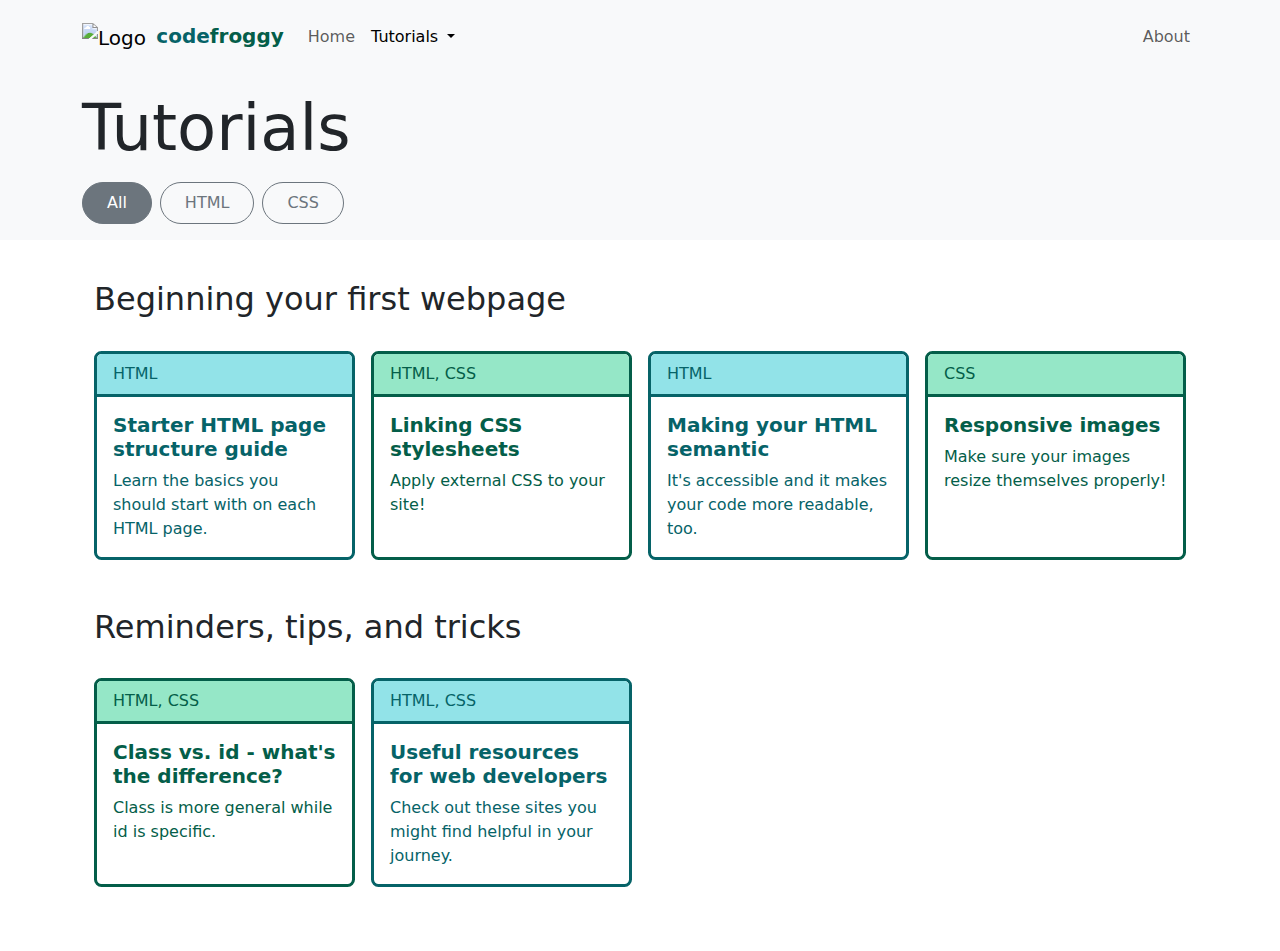
==== tutorials.html @ 8167047c "Add html and css files" ====
<!DOCTYPE html>
<html lang="en">
<head>
    <meta charset="UTF-8">
    <meta name="viewport" content="width=device-width, initial-scale=1.0">
    <!-- Bootstrap -->
    <link href="https://cdn.jsdelivr.net/npm/bootstrap@5.3.3/dist/css/bootstrap.min.css" rel="stylesheet">
    <script src="https://cdn.jsdelivr.net/npm/bootstrap@5.3.3/dist/js/bootstrap.bundle.min.js"></script>
    <!-- Custom styles -->
    <link href="custom.css" rel="stylesheet">
    <title>CodeFroggy Tutorials</title>
    <style>
        .filtered-tut {
        display: none;
        }
        
        .show {
        display: block;
        }
    </style>
</head>
<body>
    <!--TOP NAVBAR-->
    <nav class="navbar navbar-expand-lg bg-body-tertiary py-3 px-2">
        <div class="container">
            <!--Navbar Brand-->
            <a class="navbar-brand" href="index.html">
                <div class="imageBox">
                    <!--Default image logo-->
                    <div class="defaultImg">
                        <!--Img element hidden on hover-->
                        <img src="images/codefroggy-small-static.png" alt="Logo" width="40" height="30" class="me-1">
                        <!--Brand Text always shown-->
                        <span class="text-lowercase fw-bold" style="color:#066368;">Code<span style="color:#045e49;">Froggy</span></span>
                    </div>
                    <!--Alt image logo, shows on hover-->
                    <div class="hoverImg">
                        <img src="images/codefroggy-small-anim.gif" alt="Logo" width="40" height="30">
                    </div>
                </div>
              </a>
            <!--End Navbar Brand-->

          <!--Navbar hamburger button toggler-->
          <button class="navbar-toggler" type="button" data-bs-toggle="collapse" data-bs-target="#navbarNavDropdown" aria-controls="navbarNavDropdown" aria-expanded="false" aria-label="Toggle navigation">
            <span class="navbar-toggler-icon"></span>
          </button>

          <!--Collapsible nav-->
          <div class="collapse navbar-collapse" id="navbarNavDropdown">
            <div class="navbar-nav w-100 justify-content-lg-between">
                <div class="d-lg-flex">
                    <!--Nav item 1-->
                    <div class="nav-item">
                        <a class="nav-link" href="index.html">Home</a>
                    </div>
                    <!--Nav item 2-->
                    <div class="nav-item dropdown">
                        <a class="nav-link active dropdown-toggle" href="#" role="button" data-bs-toggle="dropdown"  aria-current="page" aria-expanded="false">
                        Tutorials
                        </a>
                        <ul class="dropdown-menu">
                            <li><a class="dropdown-item" href="tutorials.html">All</a></li>
                            <li><a class="dropdown-item" href="tutorials.html#html">HTML</a></li>
                            <li><a class="dropdown-item" href="tutorials.html#css">CSS</a></li>
                        </ul>
                    </div>
                </div>
                <div class="d-lg-flex">
                    <!--Nav item 3-->
                    <li class="nav-item">
                        <a class="nav-link" href="about.html">About</a>
                    </li>
                </div>
            </div>    
          </div>
        </div>
    </nav>

    <main id="tutorials">

        <!--Secondary Tutorial buttons nav-->
        <nav class="container-fluid bg-body-tertiary">
            <div class="container py-4 py-lg-3">
                <h1 class="mb-3 display-3 text-center text-lg-start">Tutorials</h1>
                <div id="myBtnContainer" class="d-flex justify-content-center justify-content-lg-start align-items-center gap-3 gap-lg-2">
                    <a id="all-btn" href="tutorials.html" role="button" class="px-4 py-2 btn btn-outline-secondary rounded-pill active" aria-pressed="true" aria-current="page">All</a>
                    <a id="html-btn" href="tutorials.html#html" role="button" class="px-4 py-2 btn btn-outline-secondary rounded-pill">HTML</a>
                    <a id="css-btn" href="tutorials.html#css" role="button" class="px-4 py-2 btn btn-outline-secondary rounded-pill">CSS</a>
                </div>
            </div>
        </nav>

        <!--Tutorials Grid-->
        <section id="tutorials-grid" class="container py-3 px-4">
            <!--First Row-Cols Group-->
            <h2 class="my-2 mt-md-4 mb-md-3 text-center text-md-start">Beginning your first webpage</h2>
            <div class="mt-1 mb-4 mb-md-5 row row-cols-2 row-cols-md-4 g-3">
                <div class="filtered-tut html col">
                    <a href="starter-html-tutorial.html" class="html card h-100" style="max-width: 18rem;">
                        <div class="card-header">HTML</div>
                        <div class="card-body">
                            <h5 class="card-title fw-bold">Starter HTML page structure guide</h5>
                            <p class="card-text">Learn the basics you should start with on each HTML page.</p>
                        </div>
                    </a>
                </div>
                <div class="filtered-tut html css col">
                    <a href="#" class="css card h-100" style="max-width: 18rem;">
                        <div class="card-header">HTML, CSS</div>
                        <div class="card-body">
                            <h5 class="card-title fw-bold">Linking CSS stylesheets</h5>
                            <p class="card-text">Apply external CSS to your site!</p>
                        </div>
                    </a>
                </div>
                <div class="filtered-tut html col">
                    <a href="#" class="html card h-100" style="max-width: 18rem;">
                        <div class="card-header">HTML</div>
                        <div class="card-body">
                            <h5 class="card-title fw-bold">Making your HTML semantic</h5>
                            <p class="card-text">It's accessible and it makes your code more readable, too.</p>
                        </div>
                    </a>
                </div>
                <div class="filtered-tut css col">
                    <a href="#" class="css card h-100" style="max-width: 18rem;">
                        <div class="card-header">CSS</div>
                        <div class="card-body">
                            <h5 class="card-title fw-bold">Responsive images</h5>
                            <p class="card-text">Make sure your images resize themselves properly!</p>
                        </div>
                    </a>
                </div>
            </div>

            <!--Second Row-Cols Group-->
            <h2 class="my-2 mt-md-4 mb-md-3 text-center text-md-start">Reminders, tips, and tricks</h2>
            <div class="mt-1 mb-4 mb-md-5 row row-cols-2 row-cols-md-4 g-3">
                <div class="filtered-tut css html col">
                    <a href="#" class="css card h-100" style="max-width: 18rem;">
                        <div class="card-header">HTML, CSS</div>
                        <div class="card-body">
                            <h5 class="card-title fw-bold">Class vs. id - what's the difference?</h5>
                            <p class="card-text">Class is more general while id is specific.</p>
                        </div>
                    </a>
                </div>
                <div class="filtered-tut html css col">
                    <a href="#" class="html card h-100" style="max-width: 18rem;">
                        <div class="card-header">HTML, CSS</div>
                        <div class="card-body">
                            <h5 class="card-title fw-bold">Useful resources for web developers</h5>
                            <p class="card-text">Check out these sites you might find helpful in your journey.</p>
                        </div>
                    </a>
                </div>
            </div>
        </section>
    </main>

    <script>
        /* JS to apply filtering to the tutorials by category */

        // Apply filter on page load
        addEventListener("load", function(){
            filterTuts(getFilter());
            updateBtnClasses();
        });
        // Or apply filter on hash change
        addEventListener("hashchange", function(){
            filterTuts(getFilter()); 
            updateBtnClasses();   
        });


        // Function that gets hash from url
        function getHash() {
            hash = window.location.hash;
            return hash;
        }

        // Function that checks the hashes
        function getFilter() {
            hash = getHash();

            switch(hash) {
                case "#html":
                    return 'html';
                    break;
                case "#css":
                    return 'css';
                    break;
                default: 
                    return 'all';
            }
        }

        // Function that does the filtering
        function filterTuts(c) {
            var x, i;
            x = document.getElementsByClassName("filtered-tut");
            if (c == "all") c = "";
            for (i = 0; i < x.length; i++) {
                removeClass(x[i], "show");
                if (x[i].className.indexOf(c) > -1) addClass(x[i], "show");
            }
        }

        // Function to add a class to an element
        function addClass(element, name) {
            var i, arr1, arr2;
            arr1 = element.className.split(" ");
            arr2 = name.split(" ");
            for (i = 0; i < arr2.length; i++) {
                if (arr1.indexOf(arr2[i]) == -1) {element.className += " " + arr2[i];}
            }
        }

        // Function to remove a class from an element
        function removeClass(element, name) {
            var i, arr1, arr2;
            arr1 = element.className.split(" ");
            arr2 = name.split(" ");
            for (i = 0; i < arr2.length; i++) {
                while (arr1.indexOf(arr2[i]) > -1) {
                arr1.splice(arr1.indexOf(arr2[i]), 1);     
                }
            }
            element.className = arr1.join(" ");
        }

        // Function to update buttons
        function updateBtnClasses() {
            var btnContainer = document.getElementById("myBtnContainer");

            var id = getFilter() + "-btn";
            newActiveBtn = document.getElementById(id);

            var current = btnContainer.getElementsByClassName("active");
            current[0].className = current[0].className.replace(" active", "");
            newActiveBtn.className += " active";
        }
    </script>
</body>
</html>
---- custom.css ----
/* Color variables */
:root {
    --greenblue: #469FA5;
    --bluegreen: #33B684;
    --darkgreenblue: #066368;
    --darkbluegreen: #045e49;
    --lightgreenblue: #92e3e8;
    --lightbluegreen: #95e7c7;
  }

.code, .landing-bg a.code:hover {
    color: var(--greenblue);
}
.froggy {
    color: var(--bluegreen);
}

a.code:hover {
    color: var(--darkgreenblue);
}

/* The background on the home page */
.landing-bg {
    background-image: linear-gradient(rgba(0, 0, 0, 0.9), rgba(52, 88, 86, 0.8)), url("images/lilypads.jpg");
    height: 100vh;
    background-position: center;
    background-repeat: no-repeat;
    background-size: cover;
    position: relative;

}

/* Styles for logo in navbar */
.imageBox {
    position: relative;
    float: left;
}
.imageBox .hoverImg {
    position: absolute;
    left: 0;
    top: 0;
    display: none;
}
.imageBox:hover .defaultImg img {
    visibility: hidden;
}
.imageBox:hover .hoverImg {
      display: block;
}

/* Styles for Tutorials page */
#tutorials-grid a.card {
    border-radius: 7.5px;
    text-decoration: none;
}

#tutorials-grid a.html.card {
    border: solid 3px var(--darkgreenblue);
    color: var(--darkgreenblue);
}

#tutorials-grid a.html .card-header {
    border-bottom: solid 3px var(--darkgreenblue);
}

#tutorials-grid a.html .card-header,
#tutorials-grid a.html.card:hover,
#tutorials-grid a.html.card:hover .card-header {
    background-color: var(--lightgreenblue);
}

#tutorials-grid a.css.card {
    border: solid 3px var(--darkbluegreen);
    color: var(--darkbluegreen);
}

#tutorials-grid a.css .card-header {
    border-bottom: solid 3px var(--darkbluegreen);
}

#tutorials-grid a.css .card-header,
#tutorials-grid a.css.card:hover,
#tutorials-grid a.css.card:hover .card-header {
    background-color: var(--lightbluegreen);
}

.custom-img {
    border: 3px solid var(--lightgreenblue);
}
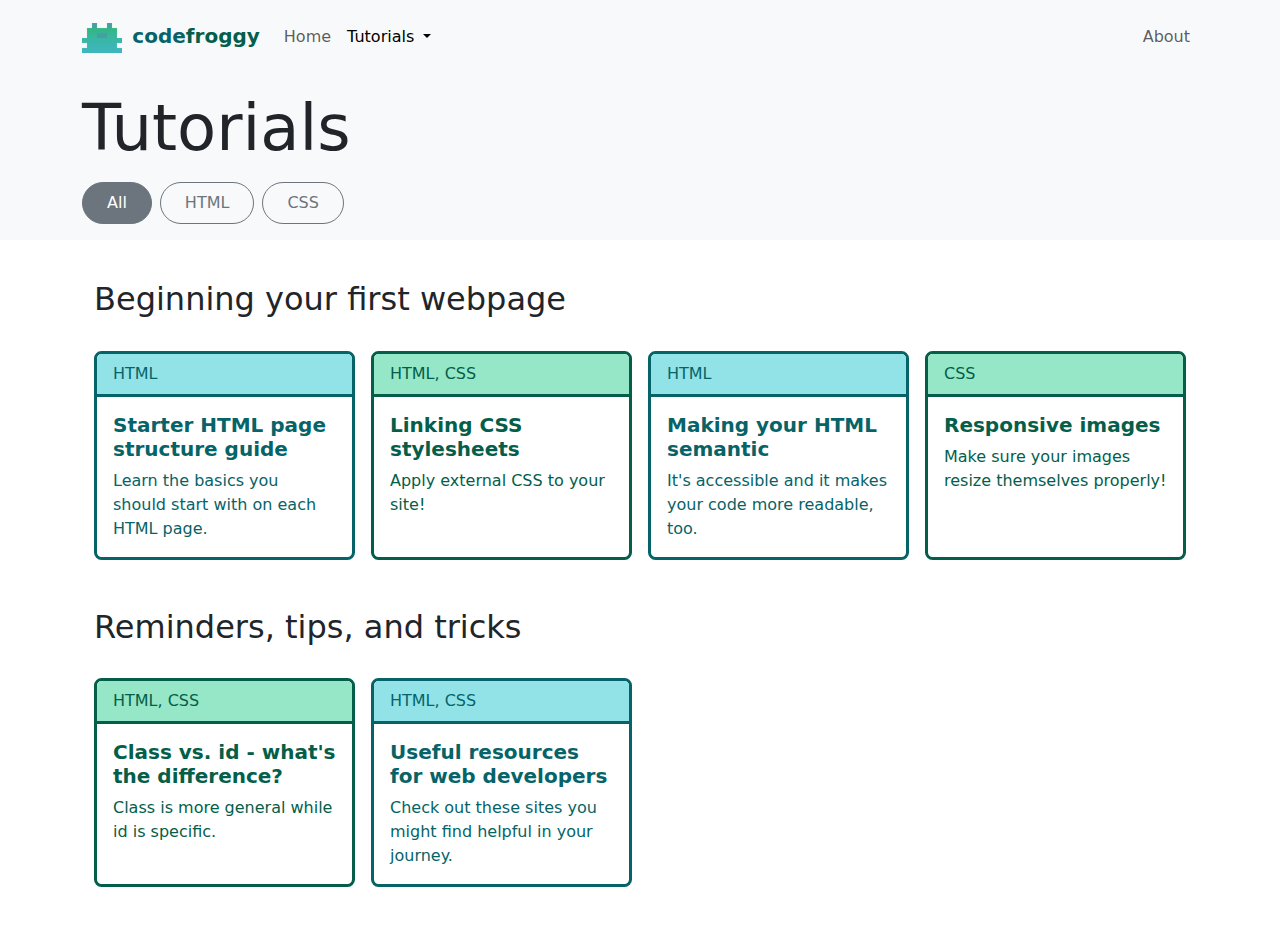
==== commit e262e8ae: "Update tutorials.html with minor fix" ====
--- a/tutorials.html
+++ b/tutorials.html
@@ -68,9 +68,9 @@
                 </div>
                 <div class="d-lg-flex">
                     <!--Nav item 3-->
-                    <li class="nav-item">
+                    <div class="nav-item">
                         <a class="nav-link" href="about.html">About</a>
-                    </li>
+                    </div>
                 </div>
             </div>    
           </div>
@@ -243,4 +243,4 @@
         }
     </script>
 </body>
-</html>+</html>
